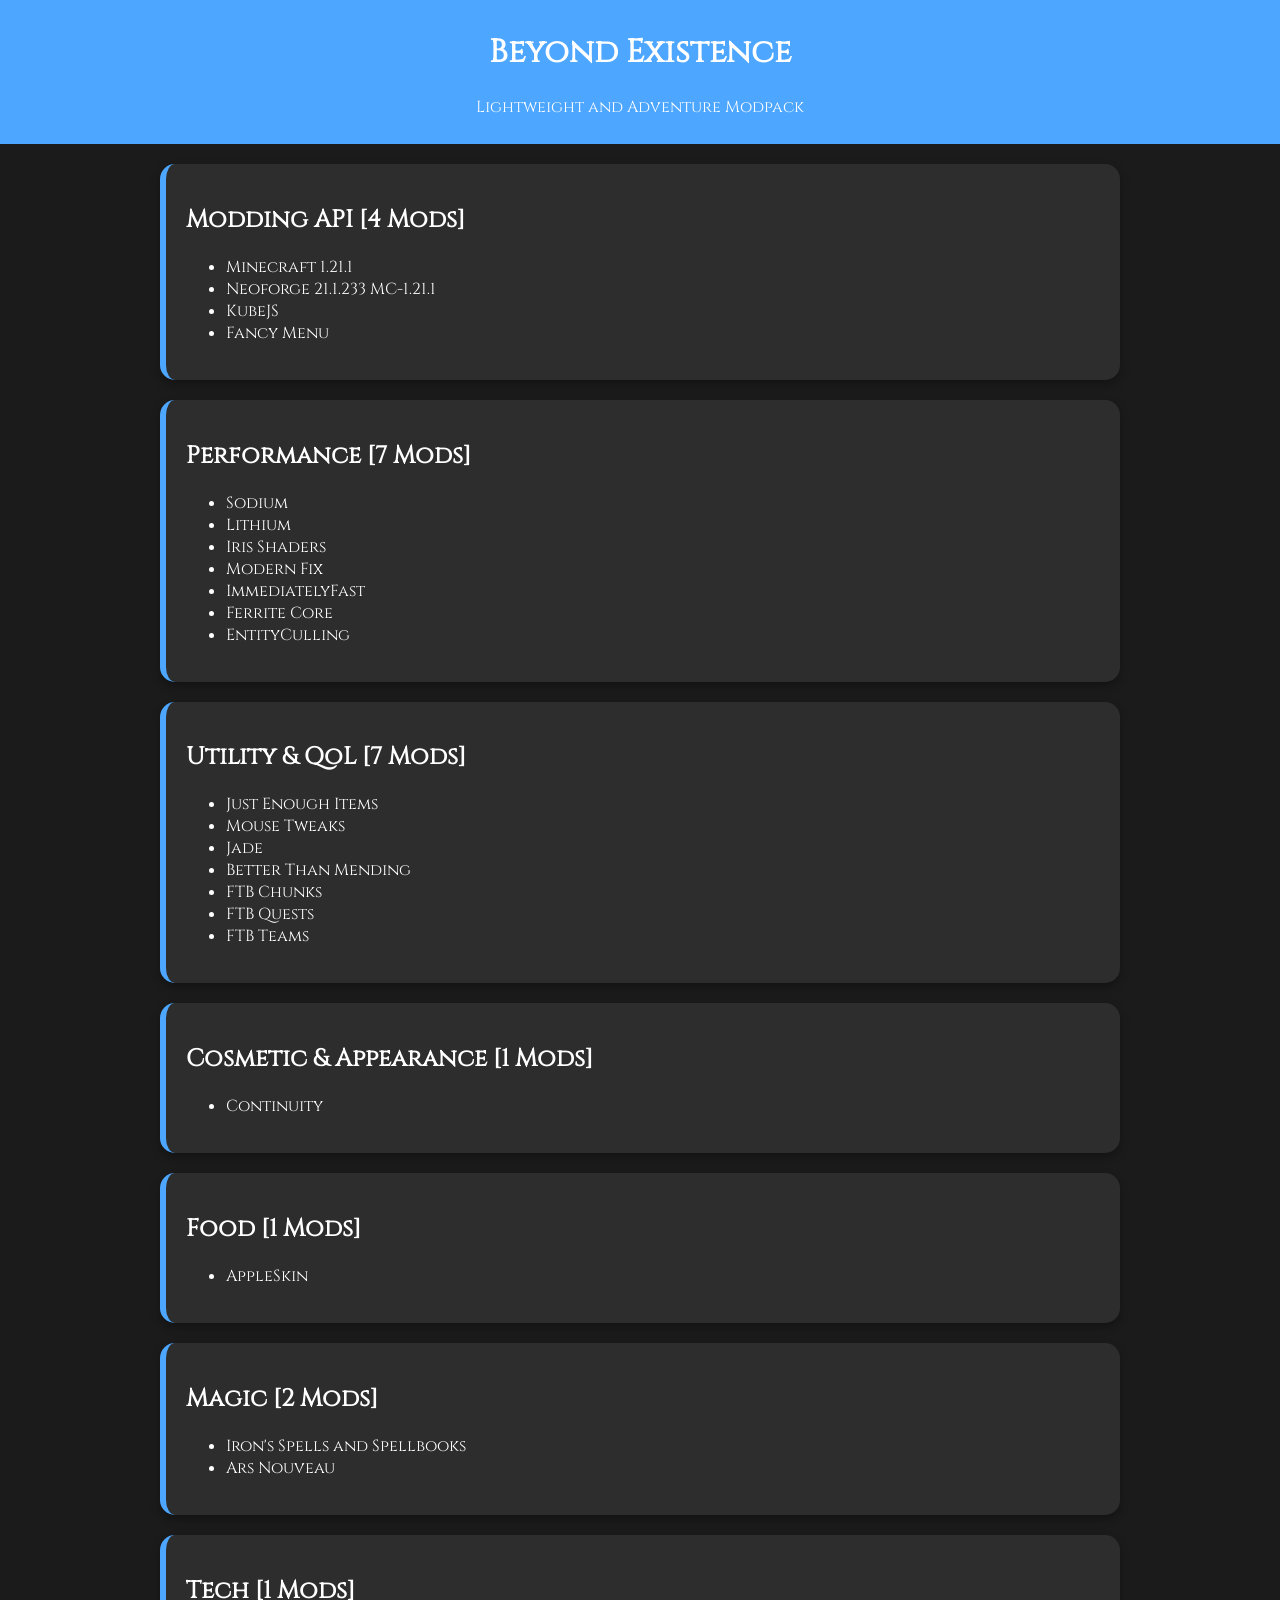
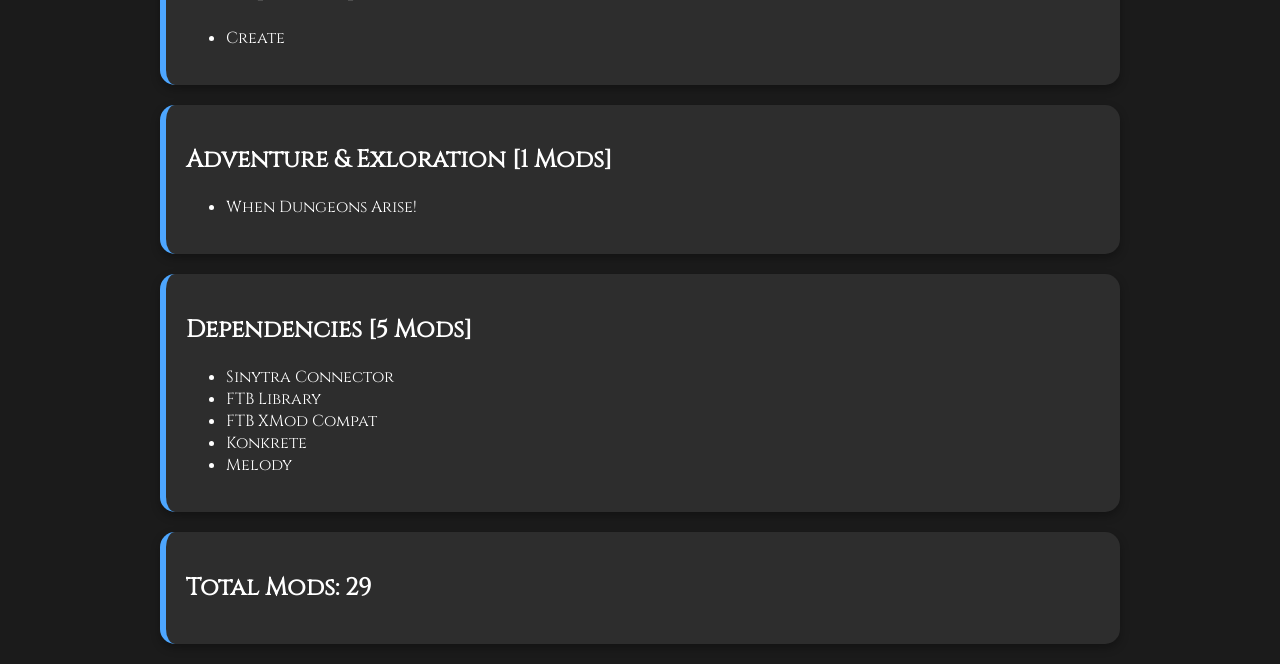
==== index.html @ cfb23372 "Rename modlist.html to index.html" ====
<!DOCTYPE html>
<html lang="en">
<head>
    <meta charset="UTF-8">
    <meta name="viewport" content="width=device-width, initial-scale=1.0">
    <title>Beyond Borders</title>
    <link rel="stylesheet" href="list.css">
</head>
<body>
    <header>
        <h1>Beyond Existence</h1>
        <p>Lightweight and Adventure Modpack</p>
    </header>
    <div class="container">
        <div class="category-card">
            <h2>Modding API [Mods]</h2>
            <ul>
                <li>Minecraft 1.21.1</li>
                <li>Neoforge 21.1.233 MC-1.21.1</li>
                <li>KubeJS</li>
                <li>Fancy Menu</li>
            </ul>
        </div>
        <div class="category-card">
            <h2>Performance [Mods]</h2>
            <ul>
                <li>Sodium</li>
                <li>Lithium</li>
                <li>Iris Shaders</li>
                <li>Modern Fix</li>
                <li>ImmediatelyFast</li>
                <li>Ferrite Core</li>
                <li>EntityCulling</li>
            </ul>
        </div>
        <div class="category-card">
            <h2>Utility & QoL [Mods]</h2>
            <ul>
                <li>Just Enough Items</li>
                <li>Mouse Tweaks</li>
                <li>Jade</li>
                <li>Better Than Mending</li>
                <li>FTB Chunks</li>
                <li>FTB Quests</li>
                <li>FTB Teams</li>
            </ul>
        </div>
        <div class="category-card">
            <h2>Cosmetic & Appearance [Mods]</h2>
            <ul>
                <li>Continuity</li>
            </ul>
        </div>
        <div class="category-card">
            <h2>Food [Mods]</h2>
            <ul>
                <li>AppleSkin</li>
            </ul>
        </div>
        <div class="category-card">
            <h2>Magic [Mods]</h2>
            <ul>
                <li>Iron's Spells and Spellbooks</li>
                <li>Ars Nouveau</li>
            </ul>
        </div>
        <div class="category-card">
            <h2>Tech [Mods]</h2>
            <ul>
                <li>Create</li>
            </ul>
        </div>
        <div class="category-card">
            <h2>Adventure & Exloration [Mods]</h2>
            <ul>
                <li>When Dungeons Arise!</li>
            </ul>
        </div>
        <div class="category-card">
            <h2>Dependencies [Mods]</h2>
            <ul>
                <li>Sinytra Connector</li>
                <li>FTB Library</li>
                <li>FTB XMod Compat</li>
                <li>Konkrete</li>
                <li>Melody</li>
            </ul>
        </div>
        <div class="stat-card">
            <h2 id="total">Total Mods: x</h2>
        </div>
    </div>
    <script>
        document.addEventListener("DOMContentLoaded", event => {
            let cards = document.getElementsByClassName("category-card")
            let total = 0
            let card_total = document.getElementById("total")
            for (let i = 0; i < cards.length; i++) {
                const element = cards[i];
                const no = element.children[1].childElementCount
                element.children[0].innerHTML = element.children[0].innerHTML.replace("[Mods]", "[" + no + " Mods]")
                total = total + no
            }
            card_total.innerHTML = card_total.innerHTML.replace("x", total)
        })
    </script>
</body>
</html>
---- list.css ----
header {
    background-color: #4da6ff;
    color: white;
    padding: 10px;
    text-align: center;
}

@font-face {
    font-family: "Cinzel";
    src: url("assets/fonts/static/Cinzel-Regular.ttf");
}

body {
    background-color: #1b1b1b;
    color: white;
    font-family: "Cinzel", "sans-serif";
    margin: 0;
}

.container {
    max-width: 1000px;
    margin: auto;
}

.category-card {
    background-color: #2d2d2d;
    margin: 20px;
    padding: 20px;
    border-radius: 15px;
    border-left: 6px solid #4da6ff;
    box-shadow: 0px 4px 10px rgba(0, 0, 0, 0.3);
}

.stat-card {
    background-color: #2d2d2d;
    margin: 20px;
    padding: 20px;
    border-radius: 15px;
    border-left: 6px solid #4da6ff;
    box-shadow: 0px 4px 10px rgba(0, 0, 0, 0.3);
}
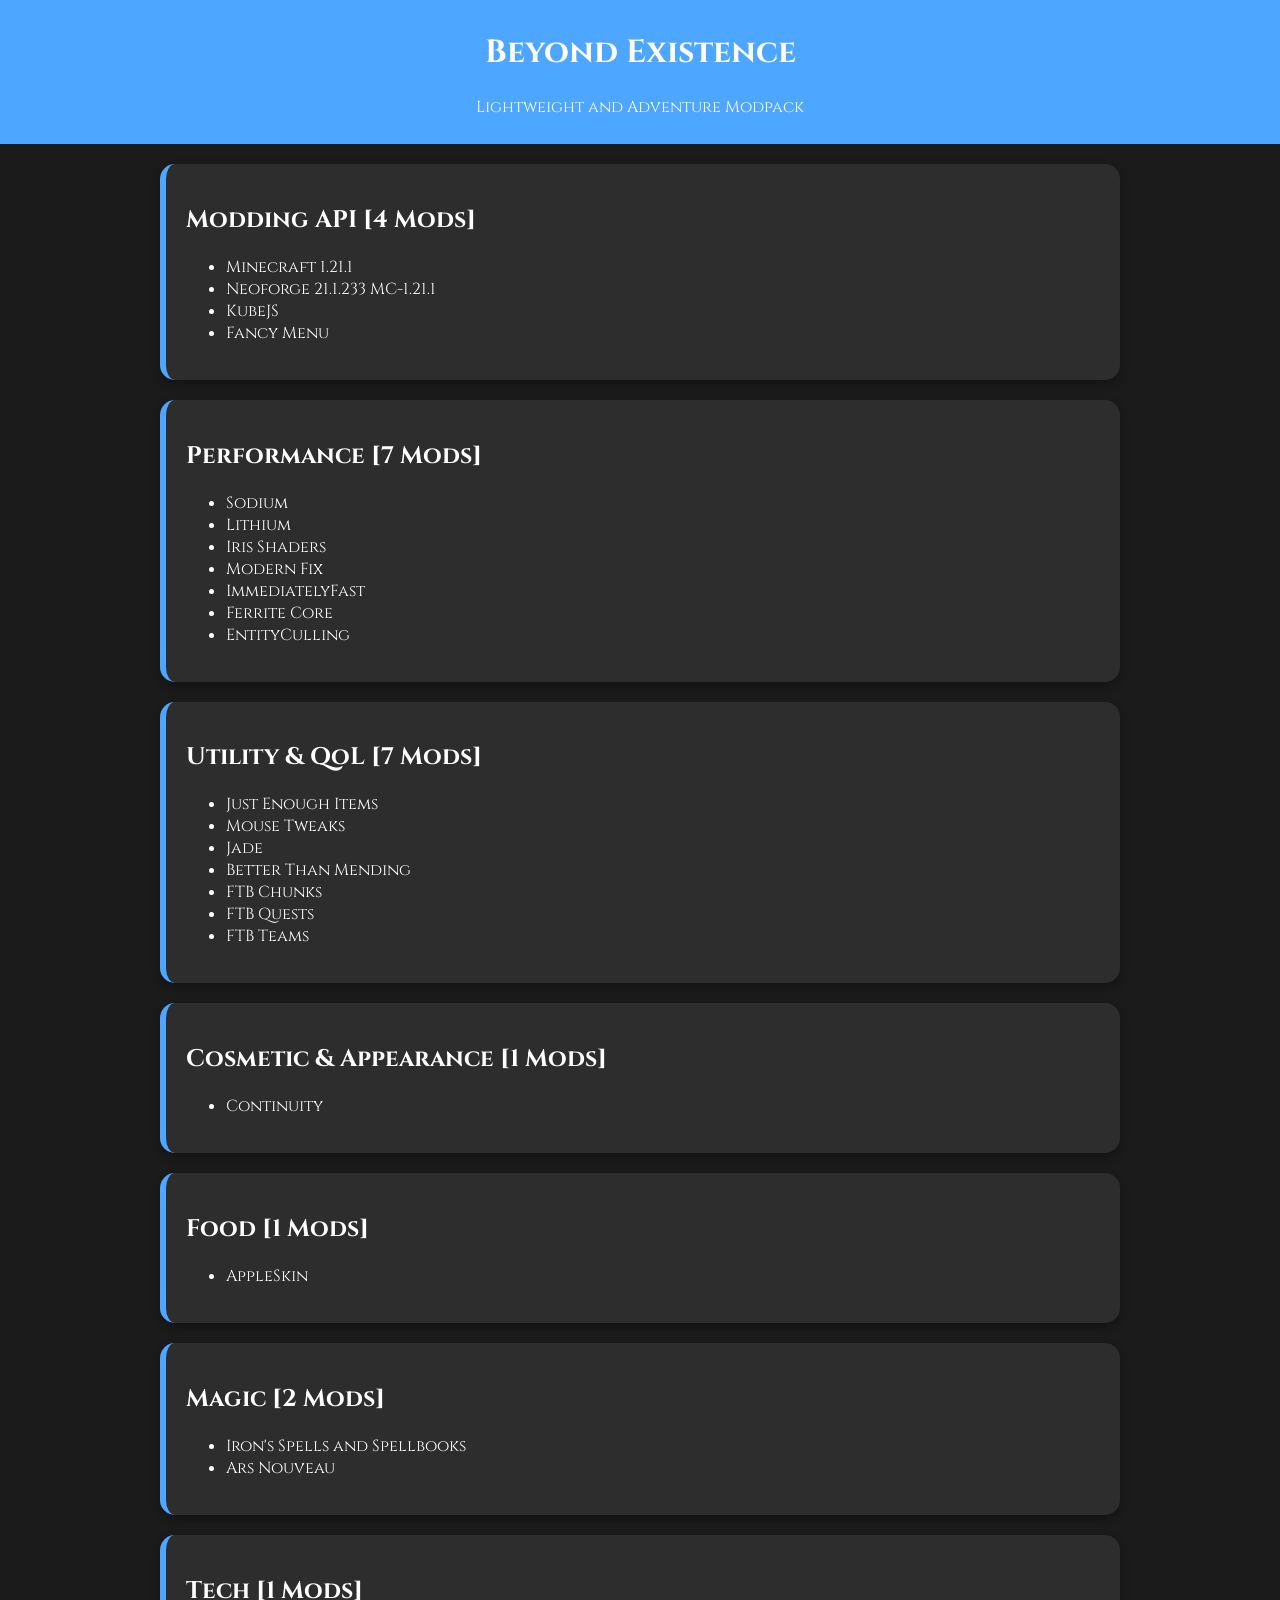
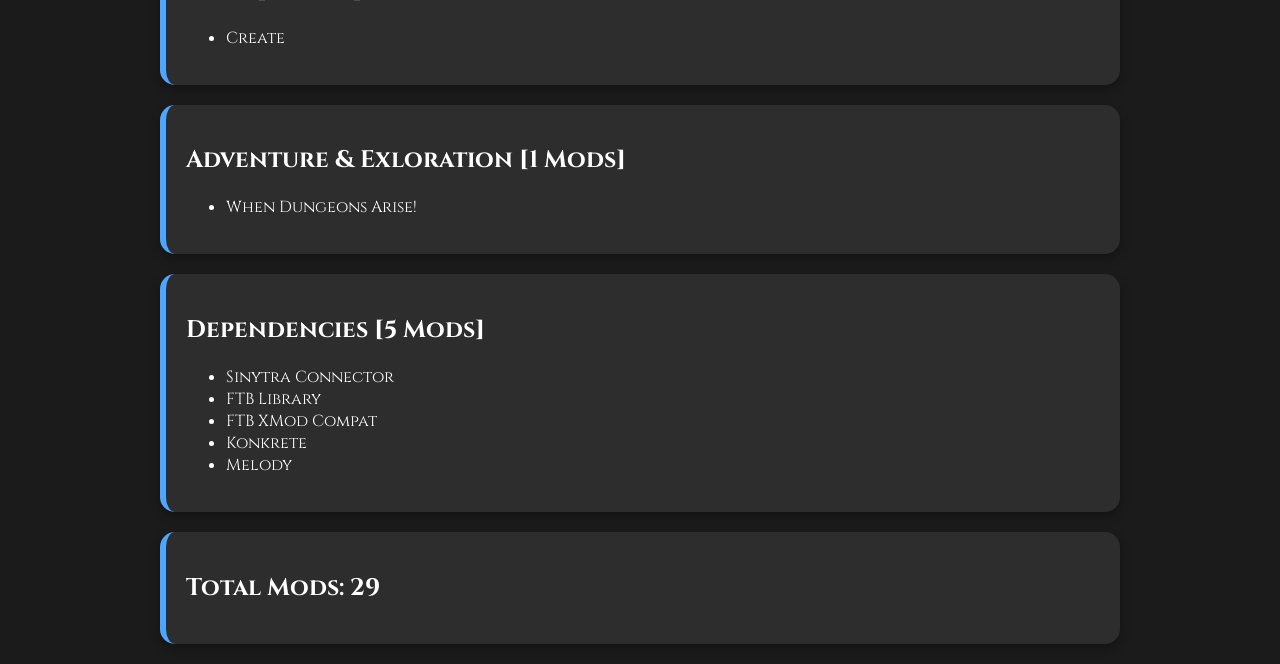
==== commit b9a3a30f: "Update index.html" ====
--- a/index.html
+++ b/index.html
@@ -3,7 +3,13 @@
 <head>
     <meta charset="UTF-8">
     <meta name="viewport" content="width=device-width, initial-scale=1.0">
-    <title>Beyond Borders</title>
+    <title>Beyond Existence</title>
+    <link rel="icon" type="image/png" href="assets/favicon.png">
+    
+    <link rel="preconnect" href="https://fonts.googleapis.com">
+    <link rel="preconnect" href="https://fonts.gstatic.com" crossorigin>
+    <link href="https://fonts.googleapis.com/css2?family=Cinzel:wght@400..900&display=swap" rel="stylesheet">
+
     <link rel="stylesheet" href="list.css">
 </head>
 <body>
